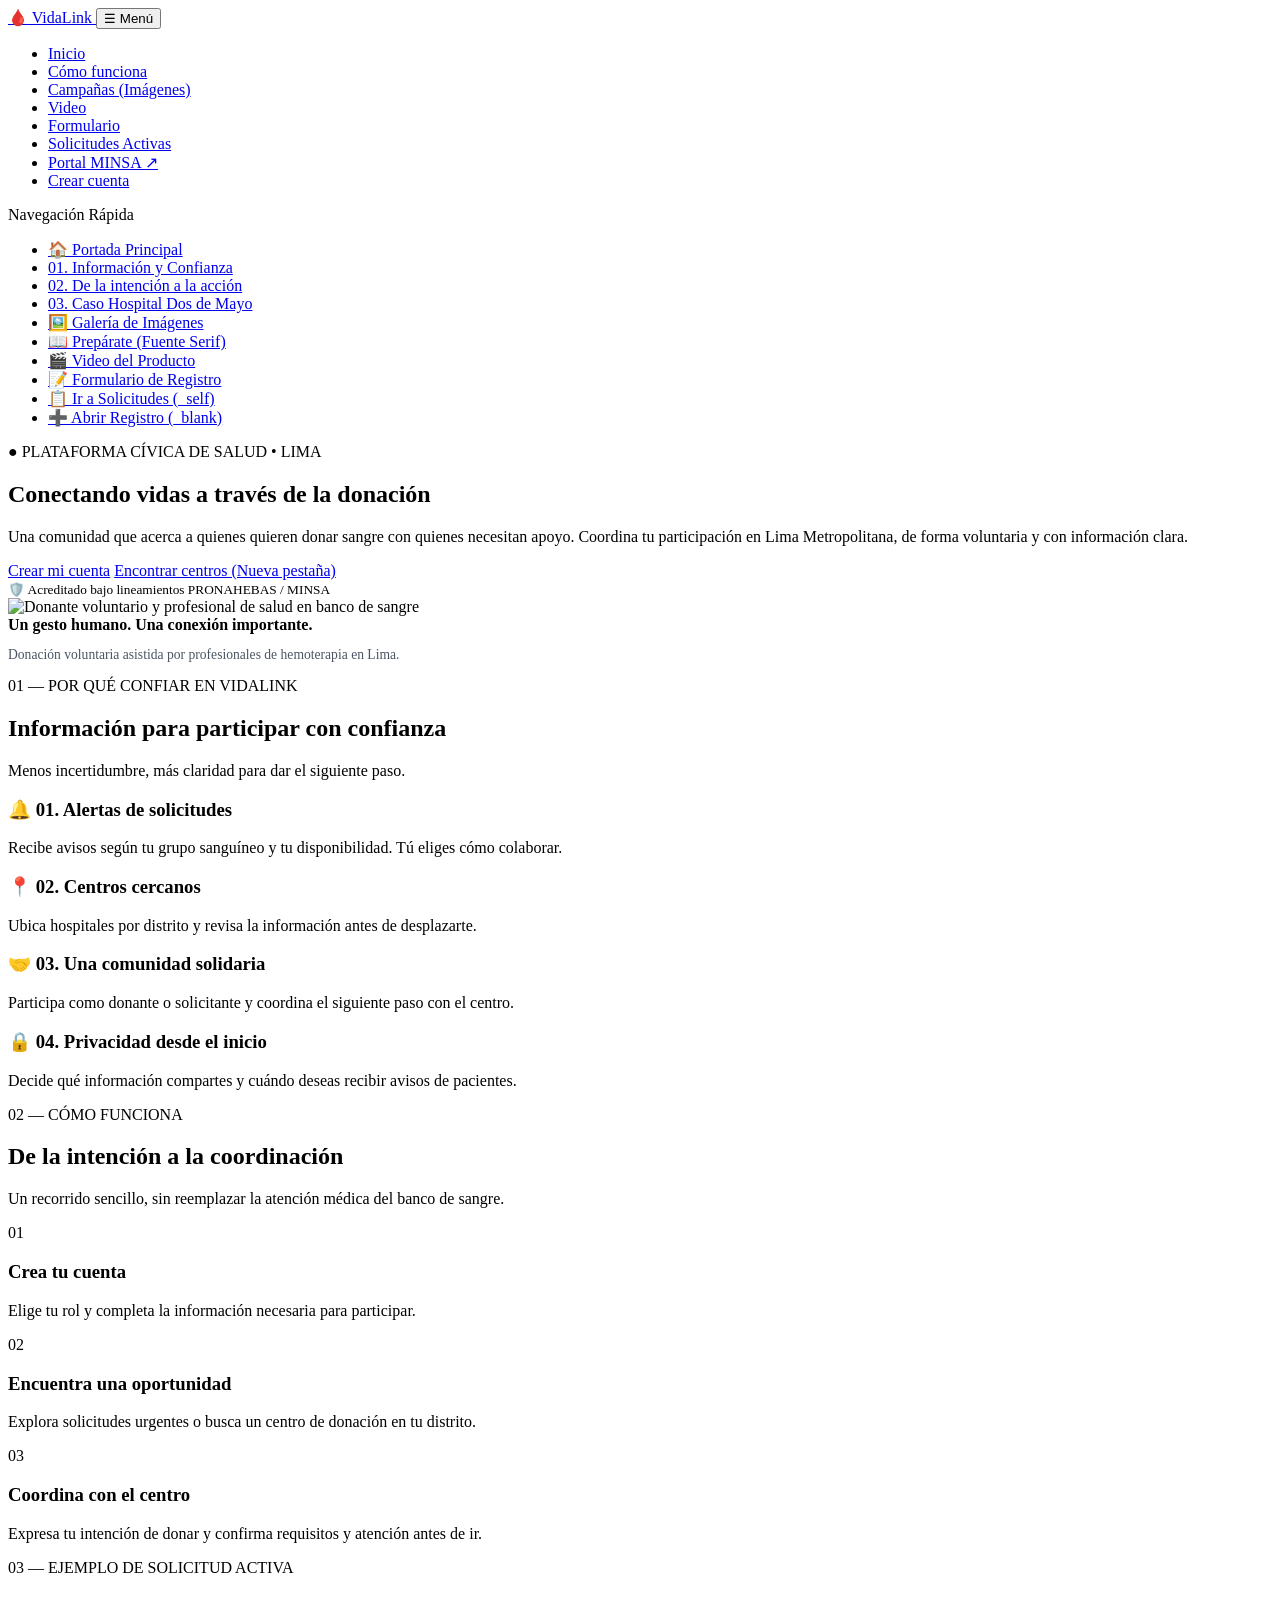
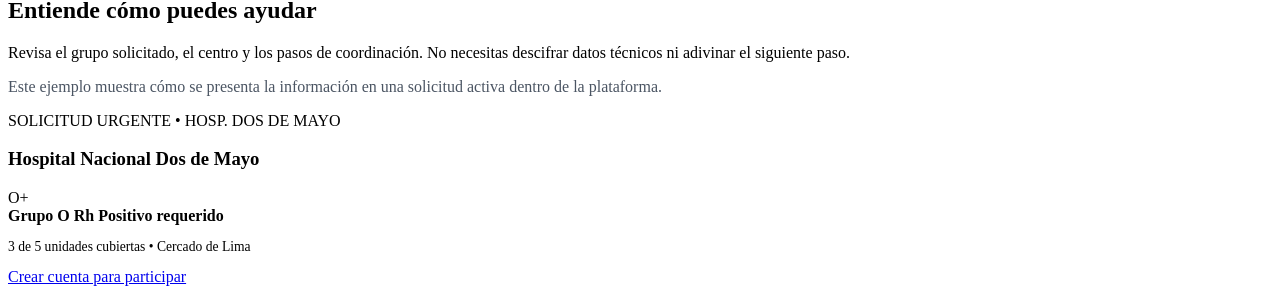
==== index.html @ f35e30b9 "feat(home): build horizontal/vertical navigation menus, hero section and core workflow cards" ====
<!DOCTYPE html>
<html lang="es">
<head>
  <meta charset="UTF-8" />
  <meta name="viewport" content="width=device-width, initial-scale=1.0" />
  <title>VidaLink — Conectando vidas a través de la donación</title>

  <!-- GOOGLE FONTS: Inter y Merriweather -->
  <link rel="preconnect" href="https://fonts.googleapis.com" />
  <link rel="preconnect" href="https://fonts.gstatic.com" crossorigin />
  <link href="https://fonts.googleapis.com/css2?family=Inter:wght@400;500;600;700;800&family=Merriweather:ital,wght@0,400;0,700;1,400&display=swap" rel="stylesheet" />

  <!-- LAS 2 HOJAS DE ESTILO -->
  <link rel="stylesheet" href="styles-global.css" />
  <link rel="stylesheet" href="styles-sections.css" />
</head>
<body>

  <!-- MENÚ HORIZONTAL SUPERIOR + BOTÓN HAMBURGUESA -->
  <header class="Top-Header">
    <div class="Header-Container">
      <a href="index.html" target="_self" class="Brand-Logo">
        🩸 Vida<span>Link</span>
      </a>

      <button class="Hamburger-Btn" id="hamburgerBtn" aria-label="Abrir menú">
        ☰ Menú
      </button>

      <ul class="Horizontal-Menu" id="horizontalMenu">
        <li><a href="index.html" target="_self" class="active">Inicio</a></li>
        <li><a href="#como-funciona" target="_self">Cómo funciona</a></li>
        <li><a href="#galeria-imagenes" target="_self">Campañas (Imágenes)</a></li>
        <li><a href="#seccion-video" target="_self">Video</a></li>
        <li><a href="#formulario-donante" target="_self">Formulario</a></li>
        <li><a href="solicitudes.html" target="_self">Solicitudes Activas</a></li>
        <li><a href="https://www.gob.pe/minsa" target="_blank" rel="noopener">Portal MINSA ↗</a></li>
        <li><a href="registro.html" target="_self" class="btn btn-red">Crear cuenta</a></li>
      </ul>
    </div>
  </header>

  <div class="Page-Layout">
    <!-- MENÚ VERTICAL LATERAL -->
    <aside class="Vertical-Menu-Aside" aria-label="Menú vertical de secciones">
      <div class="Vertical-Menu-Title">Navegación Rápida</div>
      <ul class="Vertical-Menu">
        <li><a href="#hero-inicio">🏠 Portada Principal</a></li>
        <li><a href="#confianza">01. Información y Confianza</a></li>
        <li><a href="#como-funciona">02. De la intención a la acción</a></li>
        <li><a href="#ejemplo-hospital">03. Caso Hospital Dos de Mayo</a></li>
        <li><a href="#galeria-imagenes">🖼️ Galería de Imágenes</a></li>
        <li><a href="#preparate-serif">📖 Prepárate (Fuente Serif)</a></li>
        <li><a href="#seccion-video">🎬 Video del Producto</a></li>
        <li><a href="#formulario-donante">📝 Formulario de Registro</a></li>
        <li><a href="solicitudes.html" target="_self">📋 Ir a Solicitudes (_self)</a></li>
        <li><a href="registro.html" target="_blank">➕ Abrir Registro (_blank)</a></li>
      </ul>
    </aside>

    <main>
      <!-- HERO SECTION -->
      <section id="hero-inicio" class="Hero-Box">
        <div>
          <span class="Hero-Tag">● PLATAFORMA CÍVICA DE SALUD • LIMA</span>
          <h1>Conectando vidas a través de la <span>donación</span></h1>
          <p>
            Una comunidad que acerca a quienes quieren donar sangre con quienes necesitan apoyo. Coordina tu participación en Lima Metropolitana, de forma voluntaria y con información clara.
          </p>
          <div class="Hero-Buttons">
            <a href="registro.html" target="_self" class="btn btn-red">Crear mi cuenta</a>
            <a href="solicitudes.html" target="_blank" class="btn btn-outline">Encontrar centros (Nueva pestaña)</a>
          </div>
          <small>🛡️ Acreditado bajo lineamientos PRONAHEBAS / MINSA</small>
        </div>

        <div class="Hero-Image-Card">
          <img src="https://images.unsplash.com/photo-1615461066841-6116e61058f4?auto=format&fit=crop&w=900&q=80" alt="Donante voluntario y profesional de salud en banco de sangre" />
          <div class="Image-Caption-Overlay">
            <strong>Un gesto humano. Una conexión importante.</strong>
            <p style="font-size: 0.85rem; color: #4B5563;">Donación voluntaria asistida por profesionales de hemoterapia en Lima.</p>
          </div>
        </div>
      </section>

      <!-- SECCIÓN 01: INFORMACIÓN PARA PARTICIPAR CON CONFIANZA -->
      <section id="confianza" class="Content-Section">
        <span class="Section-Number">01 — POR QUÉ CONFIAR EN VIDALINK</span>
        <h2>Información para participar con confianza</h2>
        <p>Menos incertidumbre, más claridad para dar el siguiente paso.</p>

        <div class="Cards-4-Grid">
          <article class="Info-Card">
            <h3>🔔 01. Alertas de solicitudes</h3>
            <p>Recibe avisos según tu grupo sanguíneo y tu disponibilidad. Tú eliges cómo colaborar.</p>
          </article>
          <article class="Info-Card">
            <h3>📍 02. Centros cercanos</h3>
            <p>Ubica hospitales por distrito y revisa la información antes de desplazarte.</p>
          </article>
          <article class="Info-Card">
            <h3>🤝 03. Una comunidad solidaria</h3>
            <p>Participa como donante o solicitante y coordina el siguiente paso con el centro.</p>
          </article>
          <article class="Info-Card">
            <h3>🔒 04. Privacidad desde el inicio</h3>
            <p>Decide qué información compartes y cuándo deseas recibir avisos de pacientes.</p>
          </article>
        </div>
      </section>

      <!-- SECCIÓN 02: DE LA INTENCIÓN A LA COORDINACIÓN -->
      <section id="como-funciona" class="Content-Section">
        <span class="Section-Number">02 — CÓMO FUNCIONA</span>
        <h2>De la intención a la coordinación</h2>
        <p>Un recorrido sencillo, sin reemplazar la atención médica del banco de sangre.</p>

        <div class="Cards-4-Grid" style="grid-template-columns: repeat(3, 1fr);">
          <div class="Info-Card">
            <span class="Step-Circle">01</span>
            <h3>Crea tu cuenta</h3>
            <p>Elige tu rol y completa la información necesaria para participar.</p>
          </div>
          <div class="Info-Card">
            <span class="Step-Circle">02</span>
            <h3>Encuentra una oportunidad</h3>
            <p>Explora solicitudes urgentes o busca un centro de donación en tu distrito.</p>
          </div>
          <div class="Info-Card">
            <span class="Step-Circle">03</span>
            <h3>Coordina con el centro</h3>
            <p>Expresa tu intención de donar y confirma requisitos y atención antes de ir.</p>
          </div>
        </div>
      </section>

      <!-- SECCIÓN 03: ENTIENDE CÓMO PUEDES AYUDAR -->
      <section id="ejemplo-hospital" class="Content-Section">
        <span class="Section-Number">03 — EJEMPLO DE SOLICITUD ACTIVA</span>
        <h2>Entiende cómo puedes ayudar</h2>
        <div class="Hospital-Showcase-Grid">
          <div>
            <p>Revisa el grupo solicitado, el centro y los pasos de coordinación. No necesitas descifrar datos técnicos ni adivinar el siguiente paso.</p>
            <p style="margin-top: 12px; color: #4B5563;">Este ejemplo muestra cómo se presenta la información en una solicitud activa dentro de la plataforma.</p>
          </div>

          <div class="Urgent-Hospital-Card">
            <span class="Hero-Tag">SOLICITUD URGENTE • HOSP. DOS DE MAYO</span>
            <h3>Hospital Nacional Dos de Mayo</h3>
            <div class="Blood-Badge-Row">
              <div class="Blood-Circle">O+</div>
              <div>
                <strong>Grupo O Rh Positivo requerido</strong>
                <p style="font-size: 0.85rem;">3 de 5 unidades cubiertas • Cercado de Lima</p>
              </div>
            </div>
            <div class="Progress-Bar">
              <div class="Progress-Fill" style="width: 60%;"></div>
            </div>
            <a href="solicitudes.html" target="_self" class="btn btn-red" style="width: 100%;">Crear cuenta para participar</a>
          </div>
        </div>
      </section>

      <!-- AQUÍ EL INTEGRANTE 4 AGREGARÁ LAS SECCIONES 04 A 07 Y EL FOOTER -->
    </main>
  </div>
</body>
</html>
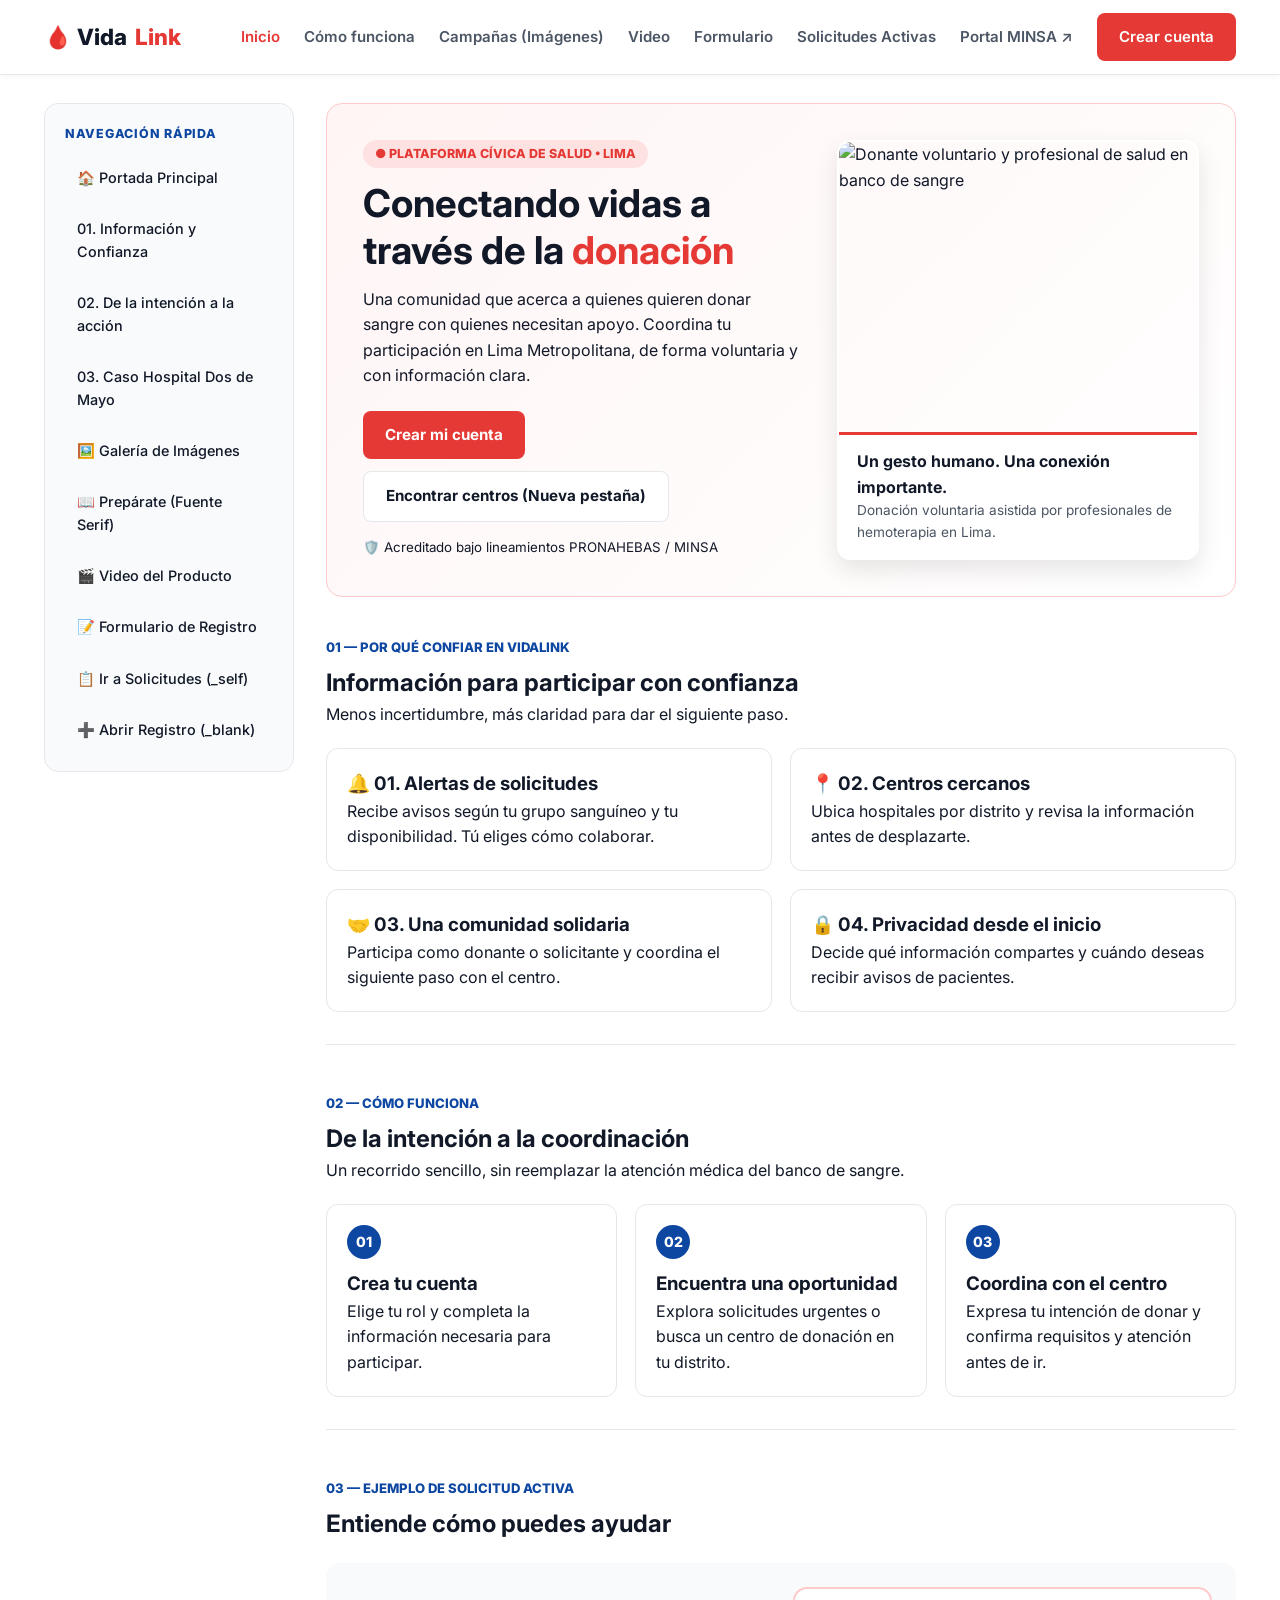
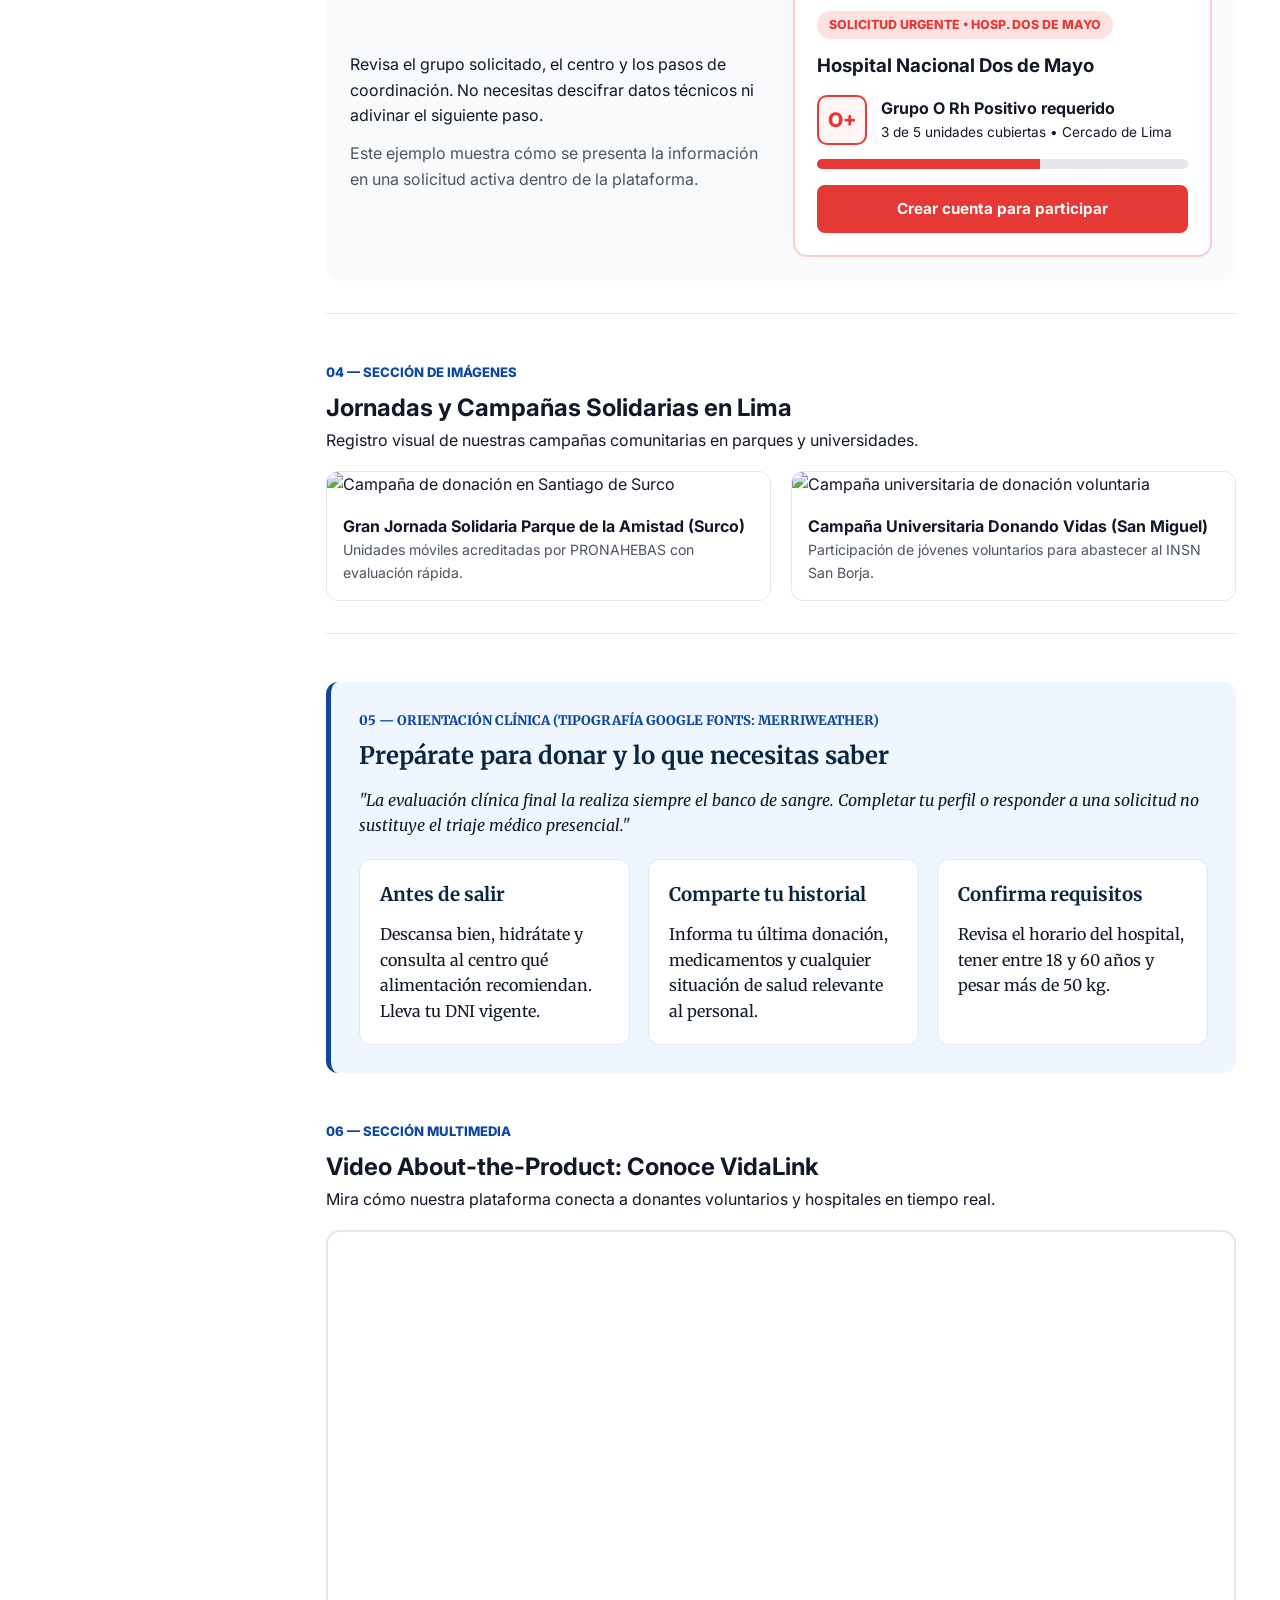
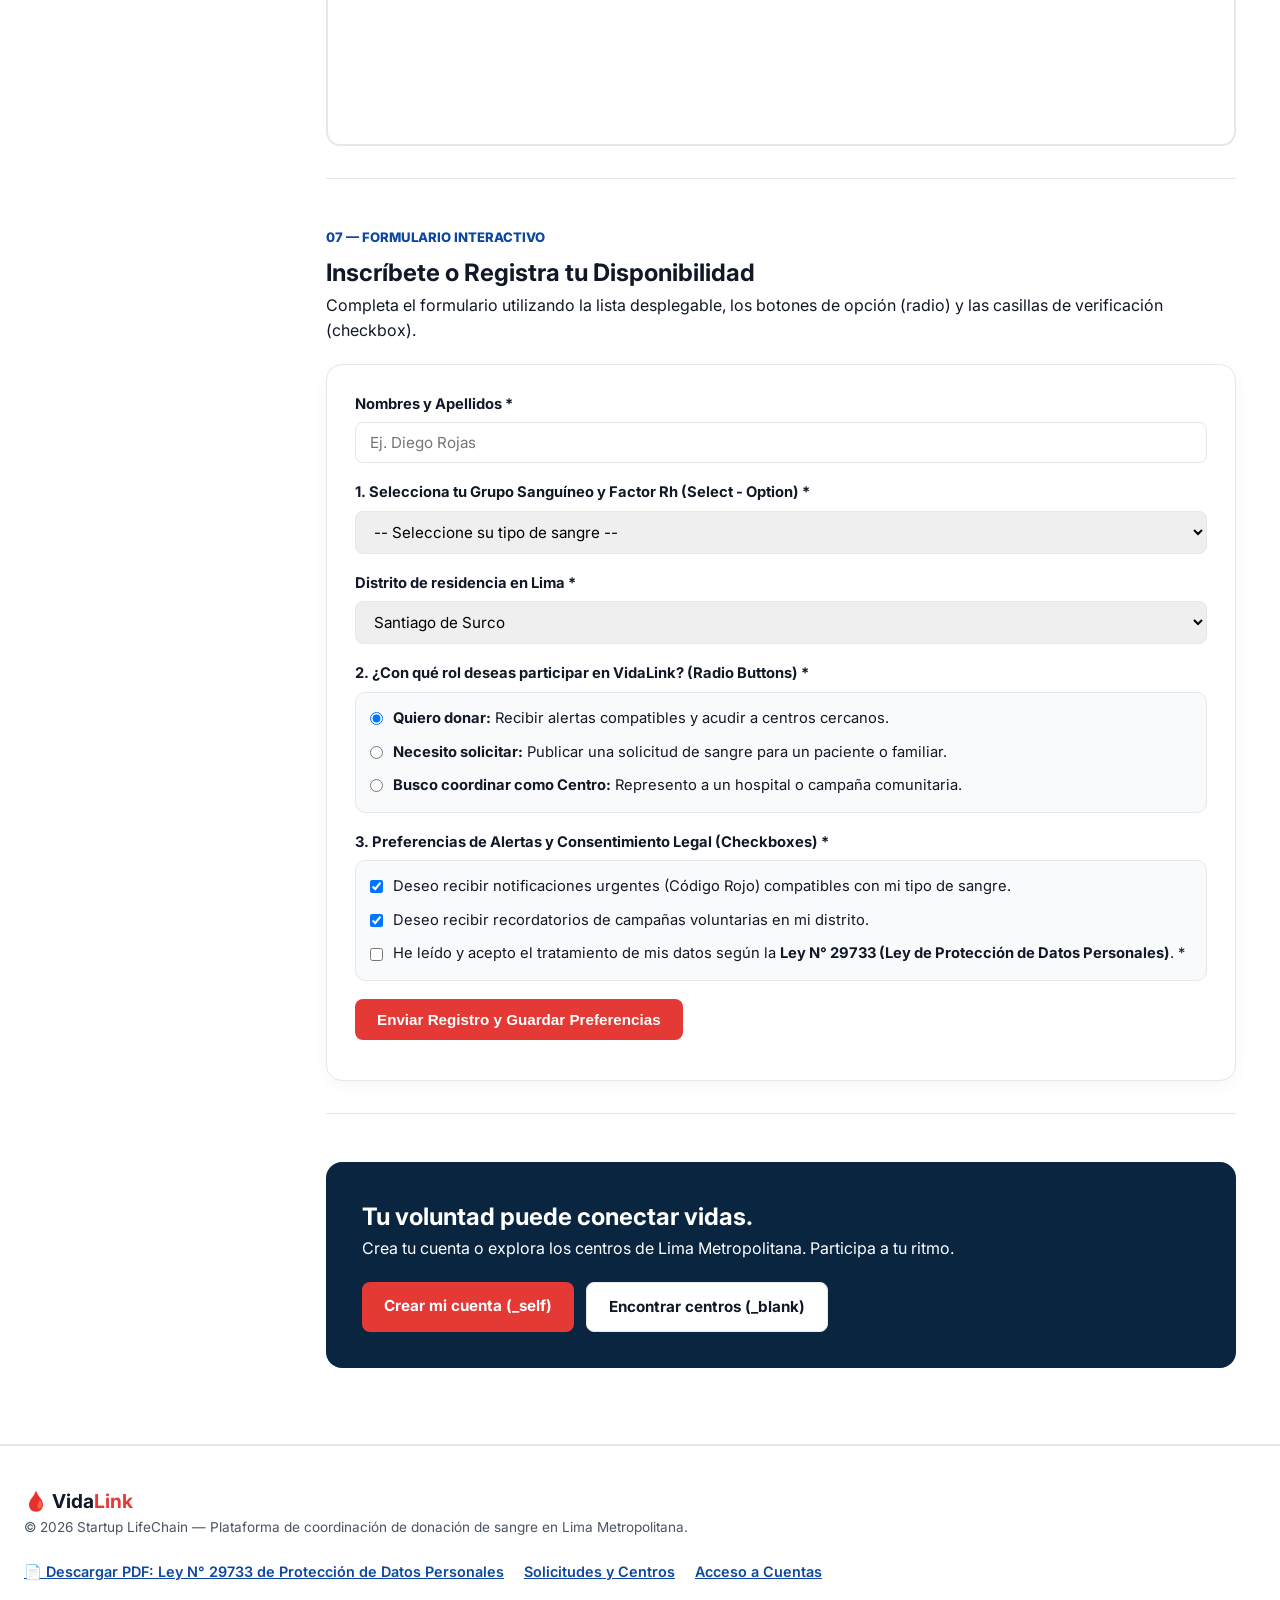
==== commit cea46c9a: "Ordenamiento de files" ====
--- a/index.html
+++ b/index.html
@@ -5,18 +5,18 @@
   <meta name="viewport" content="width=device-width, initial-scale=1.0" />
   <title>VidaLink — Conectando vidas a través de la donación</title>
 
-  <!-- GOOGLE FONTS: Inter y Merriweather -->
+  <!-- GOOGLE FONTS: Fuente 1 (Inter) y Fuente 2 diferente (Merriweather) -->
   <link rel="preconnect" href="https://fonts.googleapis.com" />
   <link rel="preconnect" href="https://fonts.gstatic.com" crossorigin />
   <link href="https://fonts.googleapis.com/css2?family=Inter:wght@400;500;600;700;800&family=Merriweather:ital,wght@0,400;0,700;1,400&display=swap" rel="stylesheet" />
 
-  <!-- LAS 2 HOJAS DE ESTILO -->
+  <!-- LAS 2 HOJAS DE ESTILO OBLIGATORIAS -->
   <link rel="stylesheet" href="styles-global.css" />
   <link rel="stylesheet" href="styles-sections.css" />
 </head>
 <body>
 
-  <!-- MENÚ HORIZONTAL SUPERIOR + BOTÓN HAMBURGUESA -->
+  <!-- 1. MENÚ HORIZONTAL SUPERIOR + BOTÓN HAMBURGUESA -->
   <header class="Top-Header">
     <div class="Header-Container">
       <a href="index.html" target="_self" class="Brand-Logo">
@@ -33,15 +33,19 @@
         <li><a href="#galeria-imagenes" target="_self">Campañas (Imágenes)</a></li>
         <li><a href="#seccion-video" target="_self">Video</a></li>
         <li><a href="#formulario-donante" target="_self">Formulario</a></li>
+        <!-- Página linkeada con target="_self" -->
         <li><a href="solicitudes.html" target="_self">Solicitudes Activas</a></li>
+        <!-- Página linkeada con target="_blank" -->
         <li><a href="https://www.gob.pe/minsa" target="_blank" rel="noopener">Portal MINSA ↗</a></li>
         <li><a href="registro.html" target="_self" class="btn btn-red">Crear cuenta</a></li>
       </ul>
     </div>
   </header>
 
+  <!-- CONTENEDOR PRINCIPAL CON MENÚ VERTICAL + CONTENIDO -->
   <div class="Page-Layout">
-    <!-- MENÚ VERTICAL LATERAL -->
+
+    <!-- 2. MENÚ VERTICAL LATERAL (SIDEBAR) -->
     <aside class="Vertical-Menu-Aside" aria-label="Menú vertical de secciones">
       <div class="Vertical-Menu-Title">Navegación Rápida</div>
       <ul class="Vertical-Menu">
@@ -58,8 +62,10 @@
       </ul>
     </aside>
 
+    <!-- CONTENIDO DE LA PÁGINA -->
     <main>
-      <!-- HERO SECTION -->
+
+      <!-- HERO SECTION (Idéntico al Mockup de Figma) -->
       <section id="hero-inicio" class="Hero-Box">
         <div>
           <span class="Hero-Tag">● PLATAFORMA CÍVICA DE SALUD • LIMA</span>
@@ -68,7 +74,9 @@
             Una comunidad que acerca a quienes quieren donar sangre con quienes necesitan apoyo. Coordina tu participación en Lima Metropolitana, de forma voluntaria y con información clara.
           </p>
           <div class="Hero-Buttons">
+            <!-- Link con target="_self" -->
             <a href="registro.html" target="_self" class="btn btn-red">Crear mi cuenta</a>
+            <!-- Link con target="_blank" -->
             <a href="solicitudes.html" target="_blank" class="btn btn-outline">Encontrar centros (Nueva pestaña)</a>
           </div>
           <small>🛡️ Acreditado bajo lineamientos PRONAHEBAS / MINSA</small>
@@ -83,7 +91,7 @@
         </div>
       </section>
 
-      <!-- SECCIÓN 01: INFORMACIÓN PARA PARTICIPAR CON CONFIANZA -->
+      <!-- SECCIÓN 01 DEL MOCKUP: INFORMACIÓN PARA PARTICIPAR CON CONFIANZA -->
       <section id="confianza" class="Content-Section">
         <span class="Section-Number">01 — POR QUÉ CONFIAR EN VIDALINK</span>
         <h2>Información para participar con confianza</h2>
@@ -109,7 +117,7 @@
         </div>
       </section>
 
-      <!-- SECCIÓN 02: DE LA INTENCIÓN A LA COORDINACIÓN -->
+      <!-- SECCIÓN 02 DEL MOCKUP: DE LA INTENCIÓN A LA COORDINACIÓN -->
       <section id="como-funciona" class="Content-Section">
         <span class="Section-Number">02 — CÓMO FUNCIONA</span>
         <h2>De la intención a la coordinación</h2>
@@ -134,7 +142,7 @@
         </div>
       </section>
 
-      <!-- SECCIÓN 03: ENTIENDE CÓMO PUEDES AYUDAR -->
+      <!-- SECCIÓN 03 DEL MOCKUP: ENTIENDE CÓMO PUEDES AYUDAR (HOSPITAL DOS DE MAYO) -->
       <section id="ejemplo-hospital" class="Content-Section">
         <span class="Section-Number">03 — EJEMPLO DE SOLICITUD ACTIVA</span>
         <h2>Entiende cómo puedes ayudar</h2>
@@ -162,8 +170,187 @@
         </div>
       </section>
 
-      <!-- AQUÍ EL INTEGRANTE 4 AGREGARÁ LAS SECCIONES 04 A 07 Y EL FOOTER -->
+      <!-- 3. SECCIÓN DE IMAGEN (GALERÍA VISUAL DE CAMPAÑAS SOLIDARIAS) -->
+      <section id="galeria-imagenes" class="Content-Section">
+        <span class="Section-Number">04 — SECCIÓN DE IMÁGENES</span>
+        <h2>Jornadas y Campañas Solidarias en Lima</h2>
+        <p>Registro visual de nuestras campañas comunitarias en parques y universidades.</p>
+
+        <div class="Image-Gallery-Grid">
+          <figure class="Gallery-Item">
+            <img src="https://images.unsplash.com/photo-1579154204601-01588f351e67?auto=format&fit=crop&w=800&q=80" alt="Campaña de donación en Santiago de Surco" />
+            <figcaption class="Gallery-Item-Body">
+              <strong>Gran Jornada Solidaria Parque de la Amistad (Surco)</strong>
+              <p style="font-size: 0.88rem; color: #4B5563;">Unidades móviles acreditadas por PRONAHEBAS con evaluación rápida.</p>
+            </figcaption>
+          </figure>
+
+          <figure class="Gallery-Item">
+            <img src="https://images.unsplash.com/photo-1584515979956-d9f6e5d09982?auto=format&fit=crop&w=800&q=80" alt="Campaña universitaria de donación voluntaria" />
+            <figcaption class="Gallery-Item-Body">
+              <strong>Campaña Universitaria Donando Vidas (San Miguel)</strong>
+              <p style="font-size: 0.88rem; color: #4B5563;">Participación de jóvenes voluntarios para abastecer al INSN San Borja.</p>
+            </figcaption>
+          </figure>
+        </div>
+      </section>
+
+      <!-- 4. SECCIÓN CON FUENTE DIFERENTE DE GOOGLE FONTS (Merriweather Serif) -->
+      <section id="preparate-serif" class="Special-Font-Section">
+        <span class="Section-Number">05 — ORIENTACIÓN CLÍNICA (TIPOGRAFÍA GOOGLE FONTS: MERRIWEATHER)</span>
+        <h2>Prepárate para donar y lo que necesitas saber</h2>
+        <p style="margin-bottom: 16px;">
+          <em>"La evaluación clínica final la realiza siempre el banco de sangre. Completar tu perfil o responder a una solicitud no sustituye el triaje médico presencial."</em>
+        </p>
+        <div class="Cards-4-Grid" style="grid-template-columns: repeat(3, 1fr);">
+          <div class="Info-Card">
+            <h3>Antes de salir</h3>
+            <p>Descansa bien, hidrátate y consulta al centro qué alimentación recomiendan. Lleva tu DNI vigente.</p>
+          </div>
+          <div class="Info-Card">
+            <h3>Comparte tu historial</h3>
+            <p>Informa tu última donación, medicamentos y cualquier situación de salud relevante al personal.</p>
+          </div>
+          <div class="Info-Card">
+            <h3>Confirma requisitos</h3>
+            <p>Revisa el horario del hospital, tener entre 18 y 60 años y pesar más de 50 kg.</p>
+          </div>
+        </div>
+      </section>
+
+      <!-- 5. SECCIÓN DE VIDEO (ABOUT THE PRODUCT) -->
+      <section id="seccion-video" class="Content-Section">
+        <span class="Section-Number">06 — SECCIÓN MULTIMEDIA</span>
+        <h2>Video About-the-Product: Conoce VidaLink</h2>
+        <p>Mira cómo nuestra plataforma conecta a donantes voluntarios y hospitales en tiempo real.</p>
+
+        <div class="Video-Container">
+          <iframe 
+            src="https://www.youtube.com/embed/dQw4w9WgXcQ" 
+            title="Video About the Product - VidaLink"
+            allow="accelerometer; autoplay; clipboard-write; encrypted-media; gyroscope; picture-in-picture" 
+            allowfullscreen>
+          </iframe>
+        </div>
+      </section>
+
+      <!-- 6. FORMULARIO COMPLETO (CON SELECT-OPTION, RADIO Y CHECKBOX) -->
+      <section id="formulario-donante" class="Content-Section">
+        <span class="Section-Number">07 — FORMULARIO INTERACTIVO</span>
+        <h2>Inscríbete o Registra tu Disponibilidad</h2>
+        <p>Completa el formulario utilizando la lista desplegable, los botones de opción (radio) y las casillas de verificación (checkbox).</p>
+
+        <form id="mainDonorForm" class="Form-Card" style="margin-top: 20px;">
+          <div class="Form-Group">
+            <label for="fullName" class="Field-Label">Nombres y Apellidos *</label>
+            <input type="text" id="fullName" class="Form-Control" placeholder="Ej. Diego Rojas" required />
+          </div>
+
+          <!-- REQUISITO: LISTA DESPLEGABLE (SELECT - OPTION) -->
+          <div class="Form-Group">
+            <label for="bloodSelect" class="Field-Label">1. Selecciona tu Grupo Sanguíneo y Factor Rh (Select - Option) *</label>
+            <select id="bloodSelect" class="Form-Control" required>
+              <option value="">-- Seleccione su tipo de sangre --</option>
+              <option value="O+">O+ (Positivo)</option>
+              <option value="O-">O- (Negativo - Donante Universal)</option>
+              <option value="A+">A+ (Positivo)</option>
+              <option value="A-">A- (Negativo)</option>
+              <option value="B+">B+ (Positivo)</option>
+              <option value="AB+">AB+ (Receptor Universal)</option>
+              <option value="No lo sé">Aún no conozco mi grupo sanguíneo</option>
+            </select>
+          </div>
+
+          <div class="Form-Group">
+            <label for="districtSelect" class="Field-Label">Distrito de residencia en Lima *</label>
+            <select id="districtSelect" class="Form-Control" required>
+              <option value="Santiago de Surco">Santiago de Surco</option>
+              <option value="Cercado de Lima">Cercado de Lima</option>
+              <option value="Jesús María">Jesús María</option>
+              <option value="San Borja">San Borja</option>
+              <option value="San Martín de Porres">San Martín de Porres</option>
+            </select>
+          </div>
+
+          <!-- REQUISITO: BOTONES RADIO (INPUT TYPE="RADIO") -->
+          <div class="Form-Group">
+            <label class="Field-Label">2. ¿Con qué rol deseas participar en VidaLink? (Radio Buttons) *</label>
+            <div class="Radio-Group">
+              <label class="Option-Label">
+                <input type="radio" name="rolUsuario" value="Donante Voluntario" checked />
+                <span><strong>Quiero donar:</strong> Recibir alertas compatibles y acudir a centros cercanos.</span>
+              </label>
+              <label class="Option-Label">
+                <input type="radio" name="rolUsuario" value="Solicitante Familiar" />
+                <span><strong>Necesito solicitar:</strong> Publicar una solicitud de sangre para un paciente o familiar.</span>
+              </label>
+              <label class="Option-Label">
+                <input type="radio" name="rolUsuario" value="Representante de Banco de Sangre" />
+                <span><strong>Busco coordinar como Centro:</strong> Represento a un hospital o campaña comunitaria.</span>
+              </label>
+            </div>
+          </div>
+
+          <!-- REQUISITO: CASILLAS DE VERIFICACIÓN (INPUT TYPE="CHECKBOX") -->
+          <div class="Form-Group">
+            <label class="Field-Label">3. Preferencias de Alertas y Consentimiento Legal (Checkboxes) *</label>
+            <div class="Checkbox-Group">
+              <label class="Option-Label">
+                <input type="checkbox" name="prefAlertas" value="Compatibilidad" checked />
+                <span>Deseo recibir notificaciones urgentes (Código Rojo) compatibles con mi tipo de sangre.</span>
+              </label>
+              <label class="Option-Label">
+                <input type="checkbox" name="prefCampanas" value="Campañas" checked />
+                <span>Deseo recibir recordatorios de campañas voluntarias en mi distrito.</span>
+              </label>
+              <label class="Option-Label">
+                <input type="checkbox" id="acceptPrivacy" required />
+                <span>He leído y acepto el tratamiento de mis datos según la <strong>Ley N° 29733 (Ley de Protección de Datos Personales)</strong>. *</span>
+              </label>
+            </div>
+          </div>
+
+          <button type="submit" class="btn btn-red">Enviar Registro y Guardar Preferencias</button>
+          <p id="formMessage" style="margin-top: 12px; font-weight: 700; color: #059669;"></p>
+        </form>
+      </section>
+
+      <!-- BANNER FINAL AZUL OSCURO (Idéntico al Mockup) -->
+      <section class="Dark-CTA-Banner">
+        <div>
+          <h2>Tu voluntad puede conectar vidas.</h2>
+          <p>Crea tu cuenta o explora los centros de Lima Metropolitana. Participa a tu ritmo.</p>
+        </div>
+        <div style="display: flex; gap: 12px;">
+          <a href="registro.html" target="_self" class="btn btn-red">Crear mi cuenta (_self)</a>
+          <a href="solicitudes.html" target="_blank" class="btn btn-outline">Encontrar centros (_blank)</a>
+        </div>
+      </section>
+
     </main>
   </div>
+
+  <!-- 7. PIE DE PÁGINA CON EL PDF DE LA LEY DE PROTECCIÓN DE DATOS PERSONALES -->
+  <footer class="Site-Footer">
+    <div class="Footer-Container">
+      <div>
+        <strong style="font-size: 1.2rem;">🩸 Vida<span style="color: #E53935;">Link</span></strong>
+        <p style="font-size: 0.85rem; color: #4B5563;">© 2026 Startup LifeChain — Plataforma de coordinación de donación de sangre en Lima Metropolitana.</p>
+      </div>
+
+      <ul class="Footer-Links">
+        <!-- Enlace directo al PDF oficial de la Ley de Protección de Datos Personales N° 29733 -->
+        <li>
+          <a href="https://cdn.www.gob.pe/uploads/document/file/272364/Ley%20N%C2%BA%2029733.pdf" target="_blank" rel="noopener">
+            📄 Descargar PDF: Ley N° 29733 de Protección de Datos Personales
+          </a>
+        </li>
+        <li><a href="solicitudes.html" target="_self">Solicitudes y Centros</a></li>
+        <li><a href="registro.html" target="_self">Acceso a Cuentas</a></li>
+      </ul>
+    </div>
+  </footer>
+
+  <script src="main.js"></script>
 </body>
 </html>
--- a/styles-global.css
+++ b/styles-global.css
@@ -0,0 +1,259 @@
+/* ==========================================================================
+   HOJA DE ESTILO 1: styles-global.css
+   Propósito: Variables del Design System, Menú Horizontal, Menú Vertical,
+   Responsive Hamburguesa y Pie de Página (Footer).
+   ========================================================================== */
+
+:root {
+  --red-500: #E53935;
+  --red-600: #C62828;
+  --red-50: #FFF5F5;
+  --blue-500: #0D47A1;
+  --blue-50: #EFF6FF;
+  --navy-900: #0A2540;
+  --text-dark: #111827;
+  --text-gray: #4B5563;
+  --border-light: #E5E7EB;
+  --bg-light: #F9FAFB;
+  --white: #FFFFFF;
+  --font-primary: 'Inter', sans-serif;
+  --font-special: 'Merriweather', serif; /* Fuente Google Fonts distinta para sección específica */
+}
+
+* {
+  box-sizing: border-box;
+  margin: 0;
+  padding: 0;
+}
+
+body {
+  font-family: var(--font-primary);
+  color: var(--text-dark);
+  background-color: var(--white);
+  line-height: 1.6;
+}
+
+/* ENCABEZADO Y MENÚ HORIZONTAL */
+.Top-Header {
+  position: sticky;
+  top: 0;
+  z-index: 1000;
+  background-color: var(--white);
+  border-bottom: 1px solid var(--border-light);
+  box-shadow: 0 2px 6px rgba(0, 0, 0, 0.04);
+}
+
+.Header-Container {
+  max-width: 1240px;
+  margin: 0 auto;
+  padding: 0 24px;
+  height: 74px;
+  display: flex;
+  align-items: center;
+  justify-content: space-between;
+}
+
+.Brand-Logo {
+  display: flex;
+  align-items: center;
+  gap: 8px;
+  text-decoration: none;
+  font-size: 1.4rem;
+  font-weight: 800;
+  color: var(--text-dark);
+}
+
+.Brand-Logo span {
+  color: var(--red-500);
+}
+
+.Horizontal-Menu {
+  display: flex;
+  align-items: center;
+  gap: 24px;
+  list-style: none;
+}
+
+.Horizontal-Menu a {
+  text-decoration: none;
+  color: var(--text-gray);
+  font-weight: 600;
+  font-size: 0.94rem;
+  transition: color 0.2s;
+}
+
+.Horizontal-Menu a:hover,
+.Horizontal-Menu a.active {
+  color: var(--red-500);
+}
+
+/* BOTÓN HAMBURGUESA (Oculto en Desktop, visible en Mobile) */
+.Hamburger-Btn {
+  display: none;
+  background: var(--red-50);
+  color: var(--red-500);
+  border: 1px solid #FECACA;
+  border-radius: 8px;
+  padding: 8px 14px;
+  font-size: 1.3rem;
+  font-weight: 700;
+  cursor: pointer;
+}
+
+/* LAYOUT CON MENÚ VERTICAL (SIDEBAR) Y CONTENIDO PRINCIPAL */
+.Page-Layout {
+  max-width: 1240px;
+  margin: 0 auto;
+  padding: 28px 24px;
+  display: grid;
+  grid-template-columns: 250px 1fr;
+  gap: 32px;
+  align-items: start;
+}
+
+.Vertical-Menu-Aside {
+  position: sticky;
+  top: 96px;
+  background-color: var(--bg-light);
+  border: 1px solid var(--border-light);
+  border-radius: 14px;
+  padding: 20px;
+}
+
+.Vertical-Menu-Title {
+  font-size: 0.78rem;
+  text-transform: uppercase;
+  letter-spacing: 0.06em;
+  color: var(--blue-500);
+  font-weight: 800;
+  margin-bottom: 12px;
+}
+
+.Vertical-Menu {
+  list-style: none;
+  display: flex;
+  flex-direction: column;
+  gap: 8px;
+}
+
+.Vertical-Menu a {
+  display: block;
+  padding: 10px 12px;
+  border-radius: 8px;
+  text-decoration: none;
+  color: var(--text-dark);
+  font-size: 0.9rem;
+  font-weight: 500;
+  transition: all 0.2s;
+}
+
+.Vertical-Menu a:hover {
+  background-color: var(--red-50);
+  color: var(--red-500);
+  font-weight: 600;
+}
+
+/* BOTONES GENERALES */
+.btn {
+  display: inline-block;
+  padding: 12px 22px;
+  border-radius: 8px;
+  font-weight: 700;
+  font-size: 0.95rem;
+  text-decoration: none;
+  text-align: center;
+  cursor: pointer;
+  border: none;
+  transition: opacity 0.2s;
+}
+
+.btn-red {
+  background-color: var(--red-500);
+  color: var(--white) !important;
+}
+
+.btn-red:hover {
+  background-color: var(--red-600);
+}
+
+.btn-outline {
+  background-color: var(--white);
+  color: var(--text-dark);
+  border: 1.5px solid var(--border-light);
+}
+
+.btn-outline:hover {
+  border-color: var(--blue-500);
+  color: var(--blue-500);
+}
+
+/* PIE DE PÁGINA (FOOTER CON PDF DE LEY DE PROTECCIÓN DE DATOS) */
+.Site-Footer {
+  background-color: var(--white);
+  border-top: 2px solid var(--border-light);
+  padding: 40px 24px;
+  margin-top: 48px;
+}
+
+.Footer-Container {
+  max-width: 1240px;
+  margin: 0 auto;
+  display: flex;
+  flex-wrap: wrap;
+  justify-content: space-between;
+  align-items: center;
+  gap: 20px;
+}
+
+.Footer-Links {
+  display: flex;
+  flex-wrap: wrap;
+  gap: 20px;
+  list-style: none;
+}
+
+.Footer-Links a {
+  color: var(--blue-500);
+  font-weight: 600;
+  font-size: 0.9rem;
+  text-decoration: underline;
+}
+
+/* DISEÑO RESPONSIVE */
+@media (max-width: 960px) {
+  .Page-Layout {
+    grid-template-columns: 1fr;
+  }
+
+  .Vertical-Menu-Aside {
+    position: static;
+  }
+
+  .Vertical-Menu {
+    flex-direction: row;
+    flex-wrap: wrap;
+  }
+}
+
+@media (max-width: 768px) {
+  .Hamburger-Btn {
+    display: block;
+  }
+
+  .Horizontal-Menu {
+    display: none;
+    flex-direction: column;
+    position: absolute;
+    top: 74px;
+    left: 0;
+    right: 0;
+    background-color: var(--white);
+    padding: 20px;
+    border-bottom: 2px solid var(--border-light);
+    box-shadow: 0 8px 16px rgba(0, 0, 0, 0.08);
+  }
+
+  .Horizontal-Menu.active {
+    display: flex;
+  }
+}
--- a/styles-sections.css
+++ b/styles-sections.css
@@ -0,0 +1,297 @@
+/* ==========================================================================
+   HOJA DE ESTILO 2: styles-sections.css
+   Propósito: Estilos de las secciones internas del Mock-up (Hero, Imágenes,
+   Video, Fuente Especial Google Fonts, Tarjetas Hospitalarias y Formularios).
+   ========================================================================== */
+
+/* HERO SECTION (Idéntico al Mockup de la diapositiva 16/17) */
+.Hero-Box {
+  display: grid;
+  grid-template-columns: 1.1fr 0.9fr;
+  gap: 32px;
+  align-items: center;
+  background: linear-gradient(135deg, var(--red-50) 0%, #FFFFFF 100%);
+  border: 1px solid #FECACA;
+  border-radius: 16px;
+  padding: 36px;
+  margin-bottom: 40px;
+}
+
+.Hero-Tag {
+  display: inline-block;
+  font-size: 0.78rem;
+  font-weight: 800;
+  color: var(--red-500);
+  background: #FEE2E2;
+  padding: 4px 12px;
+  border-radius: 99px;
+  margin-bottom: 12px;
+}
+
+.Hero-Box h1 {
+  font-size: 2.4rem;
+  line-height: 1.2;
+  margin-bottom: 14px;
+}
+
+.Hero-Box h1 span {
+  color: var(--red-500);
+}
+
+.Hero-Buttons {
+  display: flex;
+  flex-wrap: wrap;
+  gap: 12px;
+  margin: 22px 0 12px;
+}
+
+/* SECCIÓN DE IMAGEN PRINCIPAL Y GALERÍA */
+.Hero-Image-Card {
+  position: relative;
+  border-radius: 14px;
+  overflow: hidden;
+  border: 2px solid var(--white);
+  box-shadow: 0 10px 25px rgba(0, 0, 0, 0.1);
+}
+
+.Hero-Image-Card img {
+  width: 100%;
+  height: 290px;
+  object-fit: cover;
+  display: block;
+}
+
+.Image-Caption-Overlay {
+  background: var(--white);
+  padding: 14px 18px;
+  border-top: 3px solid var(--red-500);
+}
+
+.Image-Gallery-Grid {
+  display: grid;
+  grid-template-columns: repeat(2, 1fr);
+  gap: 20px;
+  margin-top: 18px;
+}
+
+.Gallery-Item {
+  border: 1px solid var(--border-light);
+  border-radius: 12px;
+  overflow: hidden;
+  background: var(--white);
+}
+
+.Gallery-Item img {
+  width: 100%;
+  height: 200px;
+  object-fit: cover;
+}
+
+.Gallery-Item-Body {
+  padding: 16px;
+}
+
+/* SECCIONES DEL MOCKUP (01, 02, 03, 04) */
+.Content-Section {
+  margin-bottom: 48px;
+  padding-bottom: 32px;
+  border-bottom: 1px solid var(--border-light);
+}
+
+.Section-Number {
+  color: var(--blue-500);
+  font-weight: 800;
+  font-size: 0.82rem;
+  text-transform: uppercase;
+  display: block;
+  margin-bottom: 6px;
+}
+
+.Cards-4-Grid {
+  display: grid;
+  grid-template-columns: repeat(2, 1fr);
+  gap: 18px;
+  margin-top: 20px;
+}
+
+.Info-Card {
+  background: var(--white);
+  border: 1px solid var(--border-light);
+  border-radius: 12px;
+  padding: 20px;
+}
+
+.Step-Circle {
+  display: inline-flex;
+  align-items: center;
+  justify-content: center;
+  width: 34px;
+  height: 34px;
+  border-radius: 50%;
+  background: var(--blue-500);
+  color: var(--white);
+  font-weight: 800;
+  font-size: 0.88rem;
+  margin-bottom: 10px;
+}
+
+/* TARJETA HOSPITAL NACIONAL DOS DE MAYO (Mockup) */
+.Hospital-Showcase-Grid {
+  display: grid;
+  grid-template-columns: 1fr 1fr;
+  gap: 24px;
+  align-items: center;
+  background: var(--bg-light);
+  padding: 24px;
+  border-radius: 14px;
+  margin-top: 20px;
+}
+
+.Urgent-Hospital-Card {
+  background: var(--white);
+  border: 2px solid #FECACA;
+  border-radius: 14px;
+  padding: 22px;
+}
+
+.Blood-Badge-Row {
+  display: flex;
+  align-items: center;
+  gap: 14px;
+  margin: 14px 0;
+}
+
+.Blood-Circle {
+  width: 50px;
+  height: 50px;
+  background: var(--red-50);
+  color: var(--red-500);
+  border: 2px solid var(--red-500);
+  border-radius: 10px;
+  font-weight: 800;
+  font-size: 1.25rem;
+  display: flex;
+  align-items: center;
+  justify-content: center;
+}
+
+.Progress-Bar {
+  width: 100%;
+  height: 10px;
+  background: #E5E7EB;
+  border-radius: 99px;
+  overflow: hidden;
+  margin: 8px 0 16px;
+}
+
+.Progress-Fill {
+  height: 100%;
+  background: var(--red-500);
+}
+
+/* SECCIÓN CON FUENTE DIFERENTE DE GOOGLE FONTS (Merriweather) */
+.Special-Font-Section {
+  font-family: var(--font-special);
+  background-color: var(--blue-50);
+  border-left: 5px solid var(--blue-500);
+  padding: 28px;
+  border-radius: 12px;
+  margin-bottom: 48px;
+}
+
+.Special-Font-Section h2,
+.Special-Font-Section h3 {
+  font-family: var(--font-special);
+  color: var(--navy-900);
+  margin-bottom: 12px;
+}
+
+/* SECCIÓN DE VIDEO */
+.Video-Container {
+  position: relative;
+  padding-bottom: 56.25%;
+  height: 0;
+  border-radius: 14px;
+  overflow: hidden;
+  border: 2px solid var(--border-light);
+  margin-top: 18px;
+}
+
+.Video-Container iframe {
+  position: absolute;
+  top: 0;
+  left: 0;
+  width: 100%;
+  height: 100%;
+  border: 0;
+}
+
+/* FORMULARIO COMPLETO (Select-Option, Radio y Checkbox) */
+.Form-Card {
+  background: var(--white);
+  border: 1px solid var(--border-light);
+  border-radius: 16px;
+  padding: 28px;
+  box-shadow: 0 4px 16px rgba(0, 0, 0, 0.04);
+}
+
+.Form-Group {
+  margin-bottom: 18px;
+}
+
+.Form-Group label.Field-Label {
+  display: block;
+  font-weight: 700;
+  margin-bottom: 6px;
+  font-size: 0.92rem;
+}
+
+.Form-Control {
+  width: 100%;
+  padding: 10px 14px;
+  border: 1px solid var(--border-light);
+  border-radius: 8px;
+  font-size: 0.95rem;
+  font-family: var(--font-primary);
+}
+
+.Radio-Group,
+.Checkbox-Group {
+  display: flex;
+  flex-direction: column;
+  gap: 10px;
+  background: var(--bg-light);
+  padding: 14px;
+  border-radius: 10px;
+  border: 1px solid var(--border-light);
+}
+
+.Option-Label {
+  display: flex;
+  align-items: center;
+  gap: 10px;
+  font-size: 0.92rem;
+  cursor: pointer;
+}
+
+/* BANNER AZUL OSCURO FINAL (Idéntico al Mockup) */
+.Dark-CTA-Banner {
+  background-color: var(--navy-900);
+  color: var(--white);
+  padding: 36px;
+  border-radius: 16px;
+  display: flex;
+  flex-wrap: wrap;
+  justify-content: space-between;
+  align-items: center;
+  gap: 20px;
+}
+
+@media (max-width: 768px) {
+  .Hero-Box,
+  .Cards-4-Grid,
+  .Image-Gallery-Grid,
+  .Hospital-Showcase-Grid {
+    grid-template-columns: 1fr;
+  }
+}
